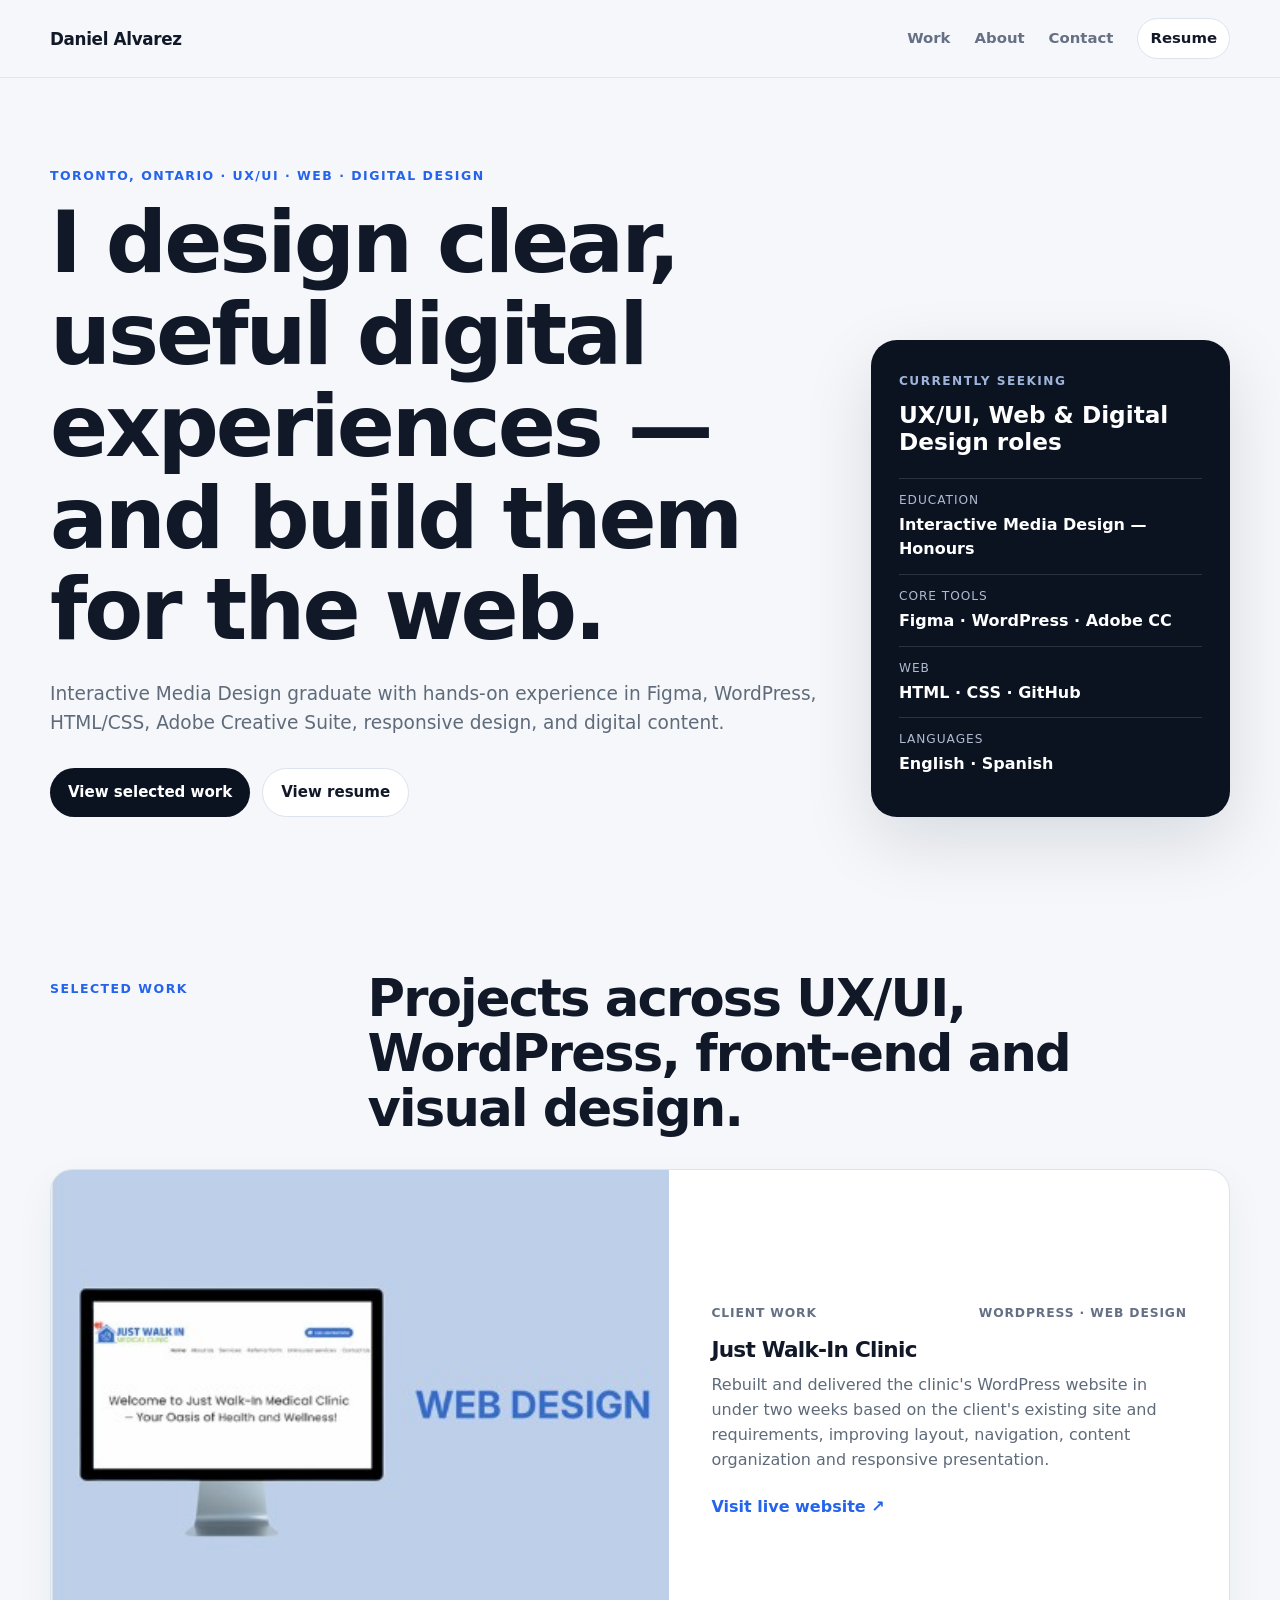
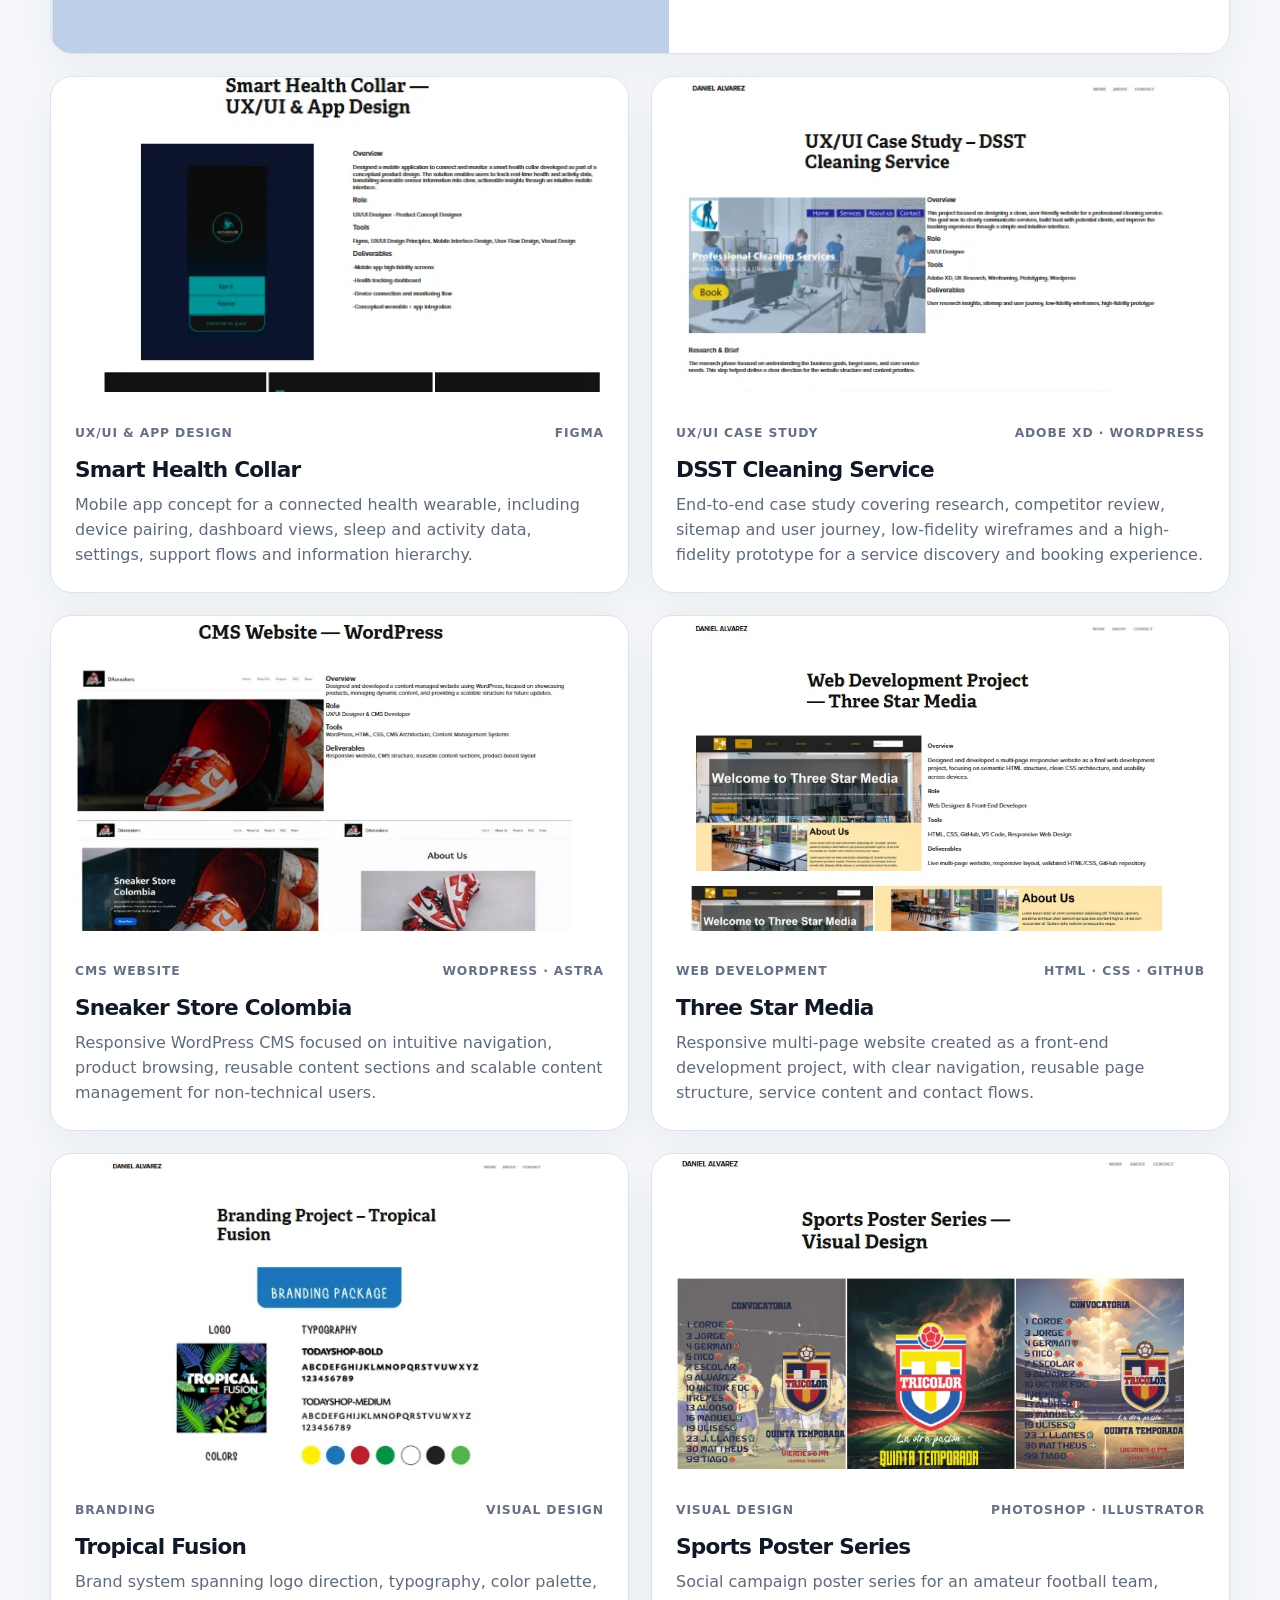
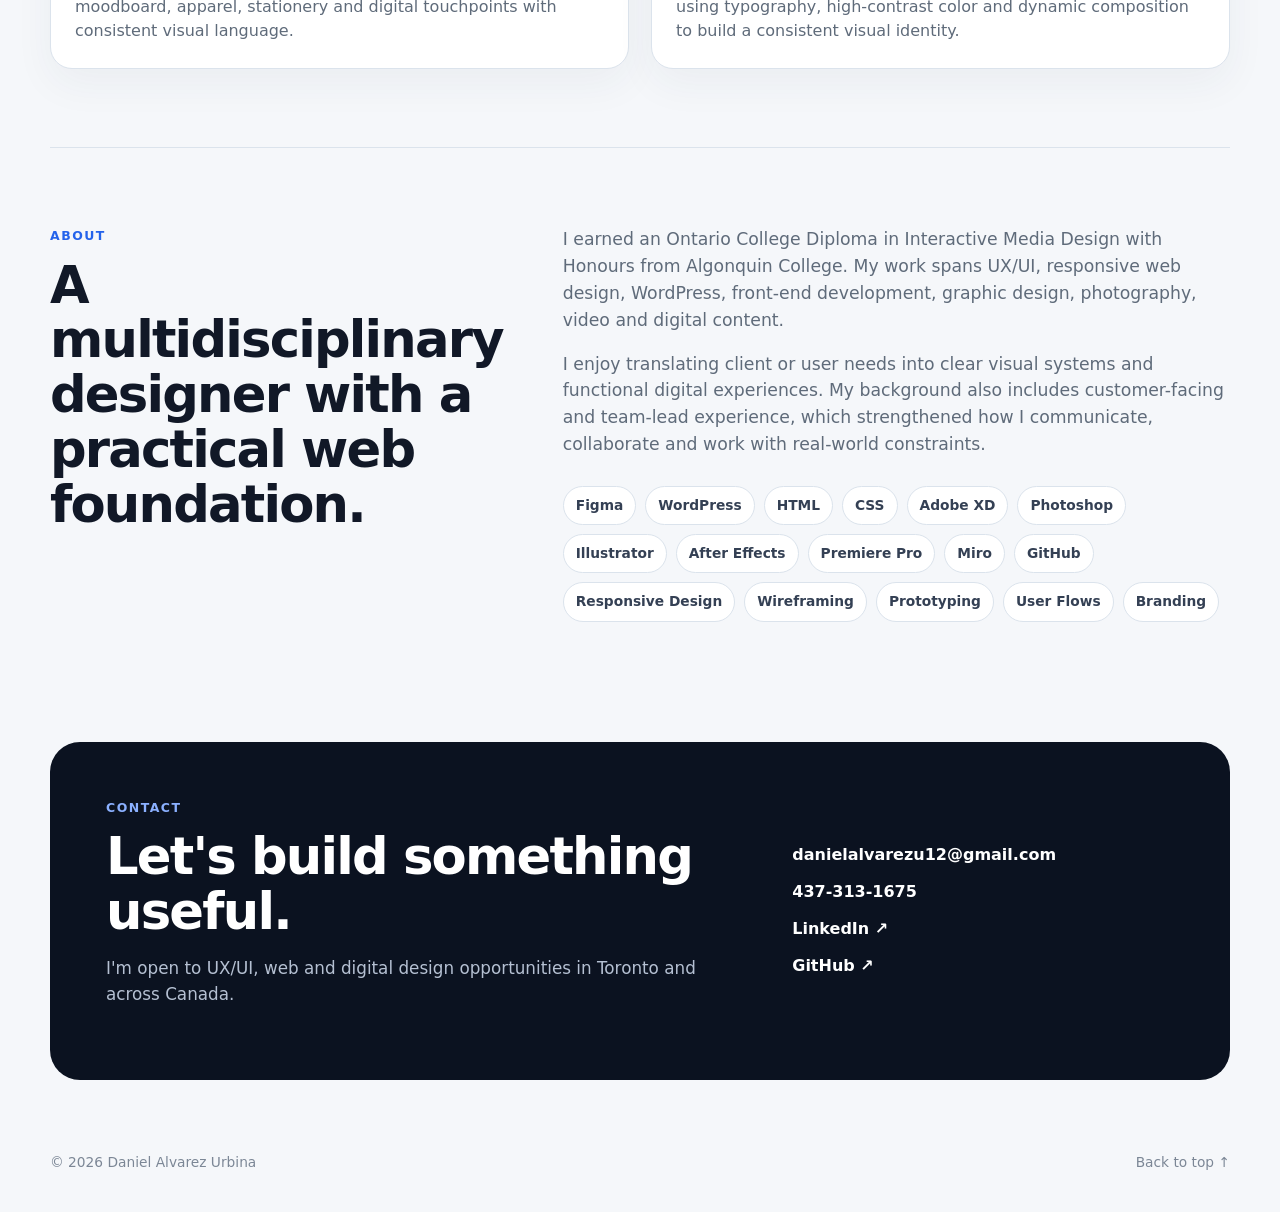
==== index.html @ fe6f3e9c "Add files via upload" ====
<!doctype html>
<html lang="en">
<head>
  <meta charset="utf-8" />
  <meta name="viewport" content="width=device-width, initial-scale=1" />
  <title>Daniel Alvarez Urbina — UX/UI & Web Designer</title>
  <meta name="description" content="Portfolio of Daniel Alvarez Urbina, a Toronto-based UX/UI and web designer working with Figma, WordPress, HTML/CSS, Adobe Creative Suite, and digital content." />
  <meta name="theme-color" content="#0b1220" />
  <link rel="stylesheet" href="styles.css" />
</head>
<body>
  <header class="site-header">
    <a class="brand" href="#top">Daniel Alvarez</a>
    <nav aria-label="Primary navigation">
      <a href="#work">Work</a>
      <a href="#about">About</a>
      <a href="#contact">Contact</a>
      <a class="nav-resume" href="assets/Daniel_Alvarez_Urbina_Resume.pdf" target="_blank" rel="noreferrer">Resume</a>
    </nav>
  </header>

  <main id="top">
    <section class="hero section-shell">
      <div class="hero-copy">
        <p class="eyebrow">Toronto, Ontario · UX/UI · Web · Digital Design</p>
        <h1>I design clear, useful digital experiences — and build them for the web.</h1>
        <p class="hero-lede">Interactive Media Design graduate with hands-on experience in Figma, WordPress, HTML/CSS, Adobe Creative Suite, responsive design, and digital content.</p>
        <div class="hero-actions">
          <a class="button primary" href="#work">View selected work</a>
          <a class="button secondary" href="assets/Daniel_Alvarez_Urbina_Resume.pdf" target="_blank" rel="noreferrer">View resume</a>
        </div>
      </div>
      <aside class="hero-card" aria-label="Profile highlights">
        <span>Currently seeking</span>
        <strong>UX/UI, Web & Digital Design roles</strong>
        <dl>
          <div><dt>Education</dt><dd>Interactive Media Design — Honours</dd></div>
          <div><dt>Core tools</dt><dd>Figma · WordPress · Adobe CC</dd></div>
          <div><dt>Web</dt><dd>HTML · CSS · GitHub</dd></div>
          <div><dt>Languages</dt><dd>English · Spanish</dd></div>
        </dl>
      </aside>
    </section>

    <section id="work" class="section-shell section-block">
      <div class="section-heading">
        <p class="eyebrow">Selected work</p>
        <h2>Projects across UX/UI, WordPress, front-end and visual design.</h2>
      </div>

      <div class="project-grid">
        <article class="project-card featured">
          <button class="project-image" data-lightbox="assets/just-walkin.jpg" aria-label="Open Just Walk-In Clinic project image">
            <img src="assets/just-walkin.jpg" alt="Just Walk-In Clinic website shown in Daniel's portfolio" />
          </button>
          <div class="project-body">
            <div class="project-meta"><span>Client work</span><span>WordPress · Web Design</span></div>
            <h3>Just Walk-In Clinic</h3>
            <p>Rebuilt and delivered the clinic's WordPress website in under two weeks based on the client's existing site and requirements, improving layout, navigation, content organization and responsive presentation.</p>
            <div class="project-actions">
              <a href="https://justwalkinclinic.ca/" target="_blank" rel="noreferrer">Visit live website ↗</a>
            </div>
          </div>
        </article>

        <article class="project-card">
          <button class="project-image" data-lightbox="assets/smart-health.webp" aria-label="Open Smart Health Collar case study image">
            <img src="assets/smart-health.webp" alt="Smart Health Collar mobile UX/UI screens" />
          </button>
          <div class="project-body">
            <div class="project-meta"><span>UX/UI & App Design</span><span>Figma</span></div>
            <h3>Smart Health Collar</h3>
            <p>Mobile app concept for a connected health wearable, including device pairing, dashboard views, sleep and activity data, settings, support flows and information hierarchy.</p>
          </div>
        </article>

        <article class="project-card">
          <button class="project-image" data-lightbox="assets/dsst-cleaning.webp" aria-label="Open DSST Cleaning Service case study image">
            <img src="assets/dsst-cleaning.webp" alt="DSST Cleaning Service UX/UI case study" />
          </button>
          <div class="project-body">
            <div class="project-meta"><span>UX/UI Case Study</span><span>Adobe XD · WordPress</span></div>
            <h3>DSST Cleaning Service</h3>
            <p>End-to-end case study covering research, competitor review, sitemap and user journey, low-fidelity wireframes and a high-fidelity prototype for a service discovery and booking experience.</p>
          </div>
        </article>

        <article class="project-card">
          <button class="project-image" data-lightbox="assets/cms-sneaker.webp" aria-label="Open sneaker CMS website image">
            <img src="assets/cms-sneaker.webp" alt="Sneaker Store Colombia WordPress CMS project" />
          </button>
          <div class="project-body">
            <div class="project-meta"><span>CMS Website</span><span>WordPress · Astra</span></div>
            <h3>Sneaker Store Colombia</h3>
            <p>Responsive WordPress CMS focused on intuitive navigation, product browsing, reusable content sections and scalable content management for non-technical users.</p>
          </div>
        </article>

        <article class="project-card">
          <button class="project-image" data-lightbox="assets/three-star.webp" aria-label="Open Three Star Media web development project image">
            <img src="assets/three-star.webp" alt="Three Star Media responsive website project" />
          </button>
          <div class="project-body">
            <div class="project-meta"><span>Web Development</span><span>HTML · CSS · GitHub</span></div>
            <h3>Three Star Media</h3>
            <p>Responsive multi-page website created as a front-end development project, with clear navigation, reusable page structure, service content and contact flows.</p>
          </div>
        </article>

        <article class="project-card">
          <button class="project-image" data-lightbox="assets/tropical-fusion.webp" aria-label="Open Tropical Fusion branding image">
            <img src="assets/tropical-fusion.webp" alt="Tropical Fusion branding system including logo, colors and applications" />
          </button>
          <div class="project-body">
            <div class="project-meta"><span>Branding</span><span>Visual Design</span></div>
            <h3>Tropical Fusion</h3>
            <p>Brand system spanning logo direction, typography, color palette, moodboard, apparel, stationery and digital touchpoints with consistent visual language.</p>
          </div>
        </article>

        <article class="project-card">
          <button class="project-image" data-lightbox="assets/sports-posters.webp" aria-label="Open sports poster visual design image">
            <img src="assets/sports-posters.webp" alt="Sports poster series for an amateur football team" />
          </button>
          <div class="project-body">
            <div class="project-meta"><span>Visual Design</span><span>Photoshop · Illustrator</span></div>
            <h3>Sports Poster Series</h3>
            <p>Social campaign poster series for an amateur football team, using typography, high-contrast color and dynamic composition to build a consistent visual identity.</p>
          </div>
        </article>
      </div>
    </section>

    <section id="about" class="section-shell section-block about-grid">
      <div>
        <p class="eyebrow">About</p>
        <h2>A multidisciplinary designer with a practical web foundation.</h2>
      </div>
      <div class="about-copy">
        <p>I earned an Ontario College Diploma in Interactive Media Design with Honours from Algonquin College. My work spans UX/UI, responsive web design, WordPress, front-end development, graphic design, photography, video and digital content.</p>
        <p>I enjoy translating client or user needs into clear visual systems and functional digital experiences. My background also includes customer-facing and team-lead experience, which strengthened how I communicate, collaborate and work with real-world constraints.</p>
        <div class="skills" aria-label="Selected skills">
          <span>Figma</span><span>WordPress</span><span>HTML</span><span>CSS</span><span>Adobe XD</span><span>Photoshop</span><span>Illustrator</span><span>After Effects</span><span>Premiere Pro</span><span>Miro</span><span>GitHub</span><span>Responsive Design</span><span>Wireframing</span><span>Prototyping</span><span>User Flows</span><span>Branding</span>
        </div>
      </div>
    </section>

    <section id="contact" class="section-shell section-block contact-card">
      <div>
        <p class="eyebrow">Contact</p>
        <h2>Let's build something useful.</h2>
        <p>I'm open to UX/UI, web and digital design opportunities in Toronto and across Canada.</p>
      </div>
      <div class="contact-links">
        <a href="mailto:danielalvarezu12@gmail.com">danielalvarezu12@gmail.com</a>
        <a href="tel:+14373131675">437-313-1675</a>
        <a href="https://www.linkedin.com/in/daniel-alvarez-urbina/" target="_blank" rel="noreferrer">LinkedIn ↗</a>
        <a href="https://github.com/DanielAlvarezU" target="_blank" rel="noreferrer">GitHub ↗</a>
      </div>
    </section>
  </main>

  <footer class="section-shell footer">
    <span>© 2026 Daniel Alvarez Urbina</span>
    <a href="#top">Back to top ↑</a>
  </footer>

  <dialog id="lightbox" class="lightbox">
    <button class="lightbox-close" aria-label="Close image">×</button>
    <img id="lightbox-image" alt="Expanded project image" />
  </dialog>

  <script src="script.js"></script>
</body>
</html>
---- styles.css ----
:root{
  --bg:#f5f7fa;
  --surface:#ffffff;
  --ink:#111827;
  --muted:#5f6b7a;
  --line:#dbe3ec;
  --navy:#0b1220;
  --blue:#2463eb;
  --blue-soft:#eaf1ff;
  --max:1180px;
}
*{box-sizing:border-box}
html{scroll-behavior:smooth}
body{margin:0;background:var(--bg);color:var(--ink);font-family:Inter,ui-sans-serif,system-ui,-apple-system,BlinkMacSystemFont,"Segoe UI",sans-serif;line-height:1.55}
a{color:inherit}
img{display:block;max-width:100%}
button{font:inherit}
.section-shell{width:min(var(--max),calc(100% - 40px));margin-inline:auto}
.site-header{position:sticky;top:0;z-index:30;display:flex;align-items:center;justify-content:space-between;padding:18px max(20px,calc((100vw - var(--max))/2));background:rgba(245,247,250,.92);backdrop-filter:blur(18px);border-bottom:1px solid rgba(219,227,236,.8)}
.brand{text-decoration:none;font-weight:800;letter-spacing:-.02em;font-size:1.05rem}
nav{display:flex;align-items:center;gap:24px}
nav a{text-decoration:none;color:#667085;font-size:.93rem;font-weight:650}
nav a:hover{color:var(--ink)}
.nav-resume{border:1px solid var(--line);padding:8px 12px;border-radius:999px;background:var(--surface);color:var(--ink)}
.hero{padding:88px 0 76px;display:grid;grid-template-columns:minmax(0,1.55fr) minmax(300px,.72fr);gap:48px;align-items:end}
.eyebrow{margin:0 0 12px;color:var(--blue);font-size:.78rem;letter-spacing:.12em;text-transform:uppercase;font-weight:800}
h1,h2,h3{margin:0;line-height:1.07;letter-spacing:-.035em}
h1{font-size:clamp(3rem,6.7vw,6.7rem);max-width:970px;font-weight:850}
h2{font-size:clamp(2rem,4vw,4.25rem);max-width:820px;font-weight:820}
h3{font-size:1.35rem}
.hero-lede{max-width:770px;margin:24px 0 0;font-size:1.16rem;color:var(--muted)}
.hero-actions{display:flex;gap:12px;flex-wrap:wrap;margin-top:30px}
.button{display:inline-flex;align-items:center;justify-content:center;text-decoration:none;border-radius:999px;padding:12px 18px;font-size:.94rem;font-weight:750}
.button.primary{background:var(--navy);color:#fff}.button.primary:hover{background:#172033}
.button.secondary{background:var(--surface);border:1px solid var(--line)}
.hero-card{background:var(--navy);color:#fff;border-radius:26px;padding:28px;box-shadow:0 24px 70px rgba(11,18,32,.12)}
.hero-card>span{font-size:.76rem;text-transform:uppercase;letter-spacing:.12em;color:#9fb4da;font-weight:800}
.hero-card>strong{display:block;font-size:1.45rem;line-height:1.18;margin:8px 0 22px}
dl{margin:0}dl div{padding:12px 0;border-top:1px solid rgba(255,255,255,.13)}dt{font-size:.76rem;color:#aebbd0;text-transform:uppercase;letter-spacing:.08em}dd{margin:3px 0 0;font-weight:650}
.section-block{padding:78px 0}.section-heading{display:grid;grid-template-columns:.5fr 1.5fr;gap:30px;align-items:start;margin-bottom:34px}.section-heading .eyebrow{padding-top:8px}
.project-grid{display:grid;grid-template-columns:repeat(2,minmax(0,1fr));gap:22px}
.project-card{background:var(--surface);border:1px solid var(--line);border-radius:22px;overflow:hidden;box-shadow:0 15px 40px rgba(40,53,70,.05);transition:transform .22s ease,box-shadow .22s ease}
.project-card:hover{transform:translateY(-3px);box-shadow:0 20px 48px rgba(40,53,70,.09)}
.project-card.featured{grid-column:1/-1;display:grid;grid-template-columns:1.05fr .95fr}
.project-image{border:0;padding:0;background:#e9eef5;width:100%;height:315px;overflow:hidden;cursor:zoom-in;text-align:left}
.featured .project-image{height:100%;min-height:380px}
.project-image img{width:100%;height:100%;object-fit:cover;object-position:top center;transition:transform .28s ease}.project-card:hover .project-image img{transform:scale(1.018)}
.project-body{padding:24px}.featured .project-body{padding:42px;display:flex;flex-direction:column;justify-content:center}
.project-meta{display:flex;gap:8px;justify-content:space-between;flex-wrap:wrap;margin-bottom:15px;color:#667085;font-size:.77rem;font-weight:760;text-transform:uppercase;letter-spacing:.07em}
.project-body p{margin:12px 0 0;color:var(--muted)}
.project-actions{margin-top:22px}.project-actions a{font-weight:760;color:var(--blue);text-decoration:none}.project-actions a:hover{text-decoration:underline}
.about-grid{display:grid;grid-template-columns:.8fr 1.2fr;gap:60px;border-top:1px solid var(--line)}
.about-copy{font-size:1.08rem;color:var(--muted)}.about-copy p:first-child{margin-top:0}.skills{display:flex;flex-wrap:wrap;gap:9px;margin-top:28px}.skills span{background:var(--surface);border:1px solid var(--line);border-radius:999px;padding:8px 12px;color:#344054;font-size:.86rem;font-weight:650}
.contact-card{background:var(--navy);color:#fff;border-radius:30px;padding:56px;display:grid;grid-template-columns:1.25fr .75fr;gap:50px;margin-top:42px;margin-bottom:72px}.contact-card .eyebrow{color:#8bb0ff}.contact-card p:not(.eyebrow){color:#b5c0d2;font-size:1.05rem}.contact-links{display:flex;flex-direction:column;gap:12px;justify-content:center}.contact-links a{color:#fff;text-decoration:none;font-weight:700}.contact-links a:hover{text-decoration:underline}
.footer{padding:0 0 38px;display:flex;justify-content:space-between;color:#7c8796;font-size:.86rem}.footer a{text-decoration:none}
.lightbox{width:min(94vw,1300px);max-height:90vh;border:0;border-radius:18px;padding:0;background:#0a0f19;box-shadow:0 30px 120px rgba(0,0,0,.45)}.lightbox::backdrop{background:rgba(5,10,18,.82);backdrop-filter:blur(6px)}.lightbox img{width:100%;max-height:88vh;object-fit:contain}.lightbox-close{position:absolute;top:10px;right:12px;width:42px;height:42px;border:0;border-radius:50%;background:rgba(255,255,255,.93);font-size:1.8rem;line-height:1;cursor:pointer}
@media (max-width:900px){
  .site-header{padding-block:14px}.site-header nav{gap:15px}.site-header nav a:not(.nav-resume){display:none}
  .hero{grid-template-columns:1fr;padding-top:64px}.hero-card{max-width:600px}.section-heading,.about-grid,.contact-card{grid-template-columns:1fr}.project-grid{grid-template-columns:1fr}.project-card.featured{grid-column:auto;display:block}.featured .project-image{height:315px;min-height:0}.featured .project-body{padding:24px}.contact-card{padding:34px;margin-inline:20px;width:auto}.section-block{padding:58px 0}
}
@media (max-width:560px){.section-shell{width:min(var(--max),calc(100% - 26px))}.hero{padding:48px 0 58px;gap:28px}h1{font-size:clamp(2.7rem,14vw,4.2rem)}h2{font-size:2.25rem}.project-image{height:250px}.hero-card{padding:24px}.contact-card{margin-inline:13px;padding:28px}.footer{flex-direction:column;gap:8px}}
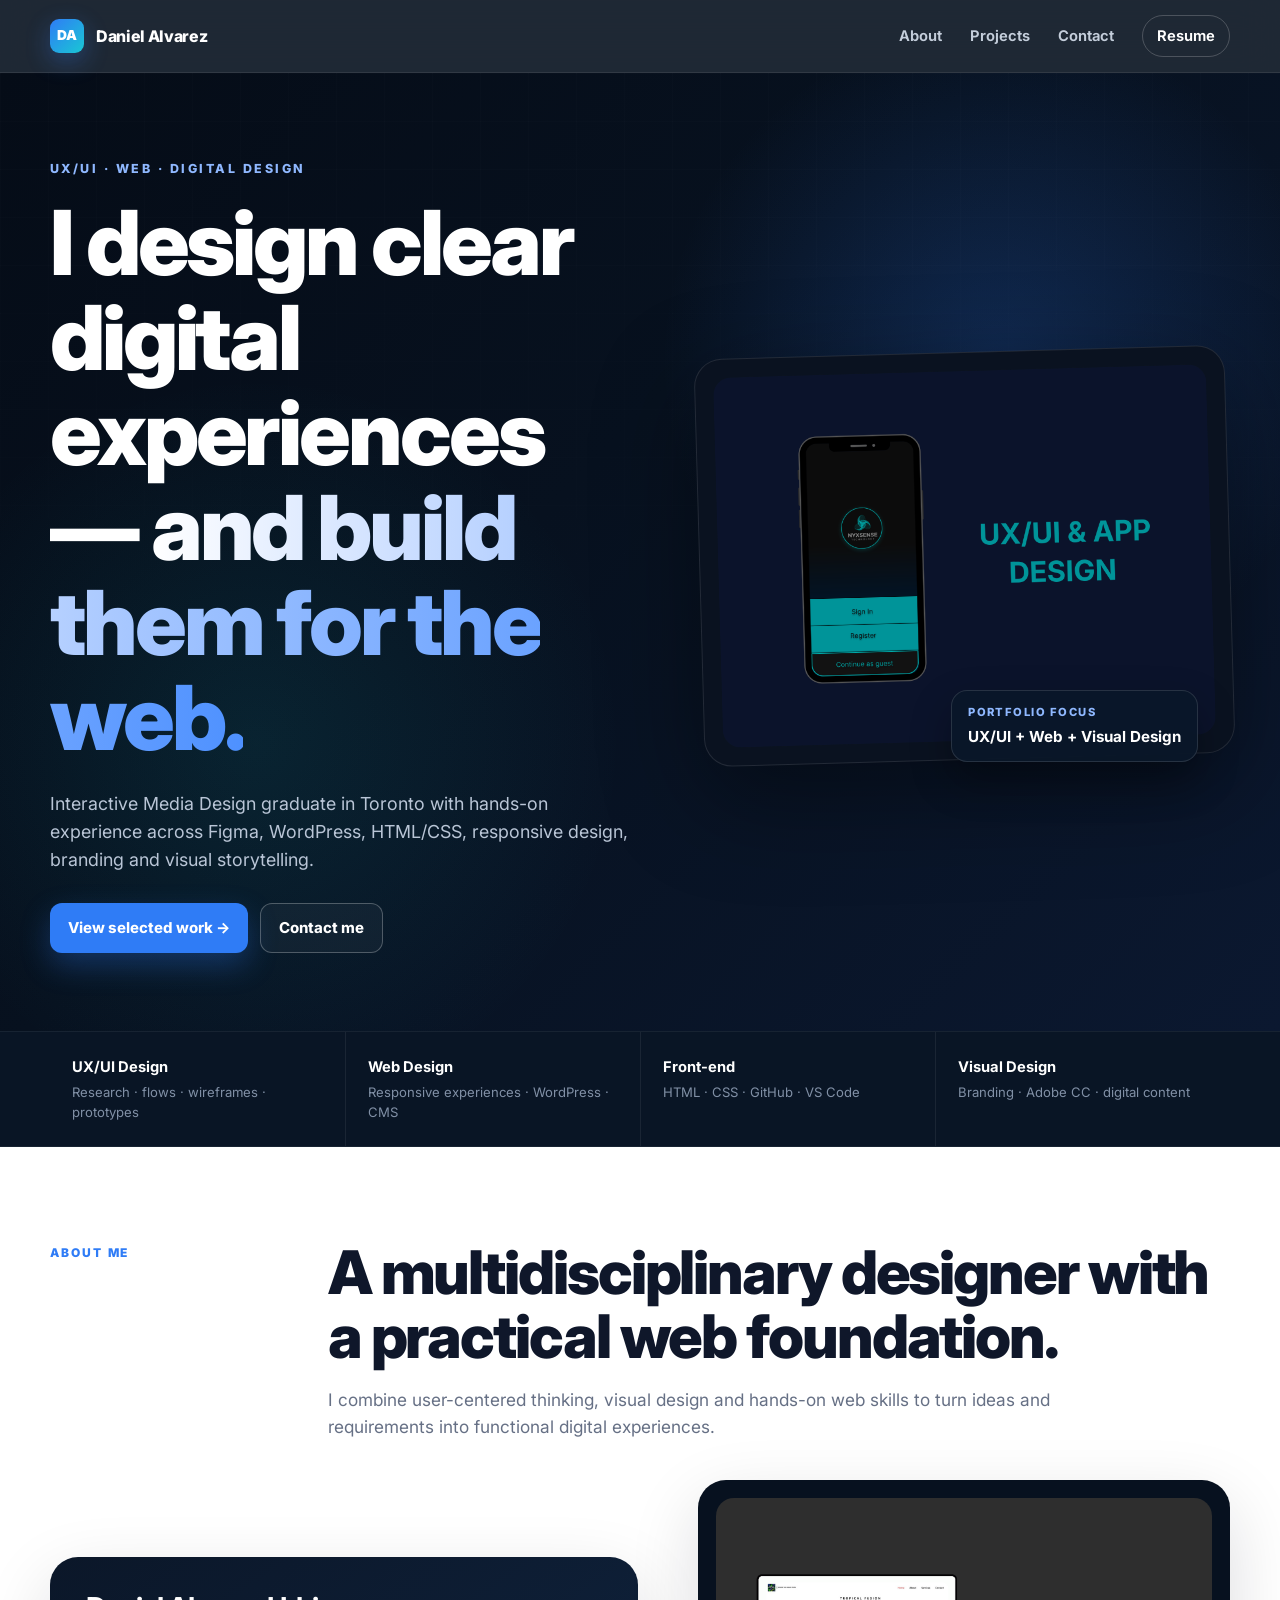
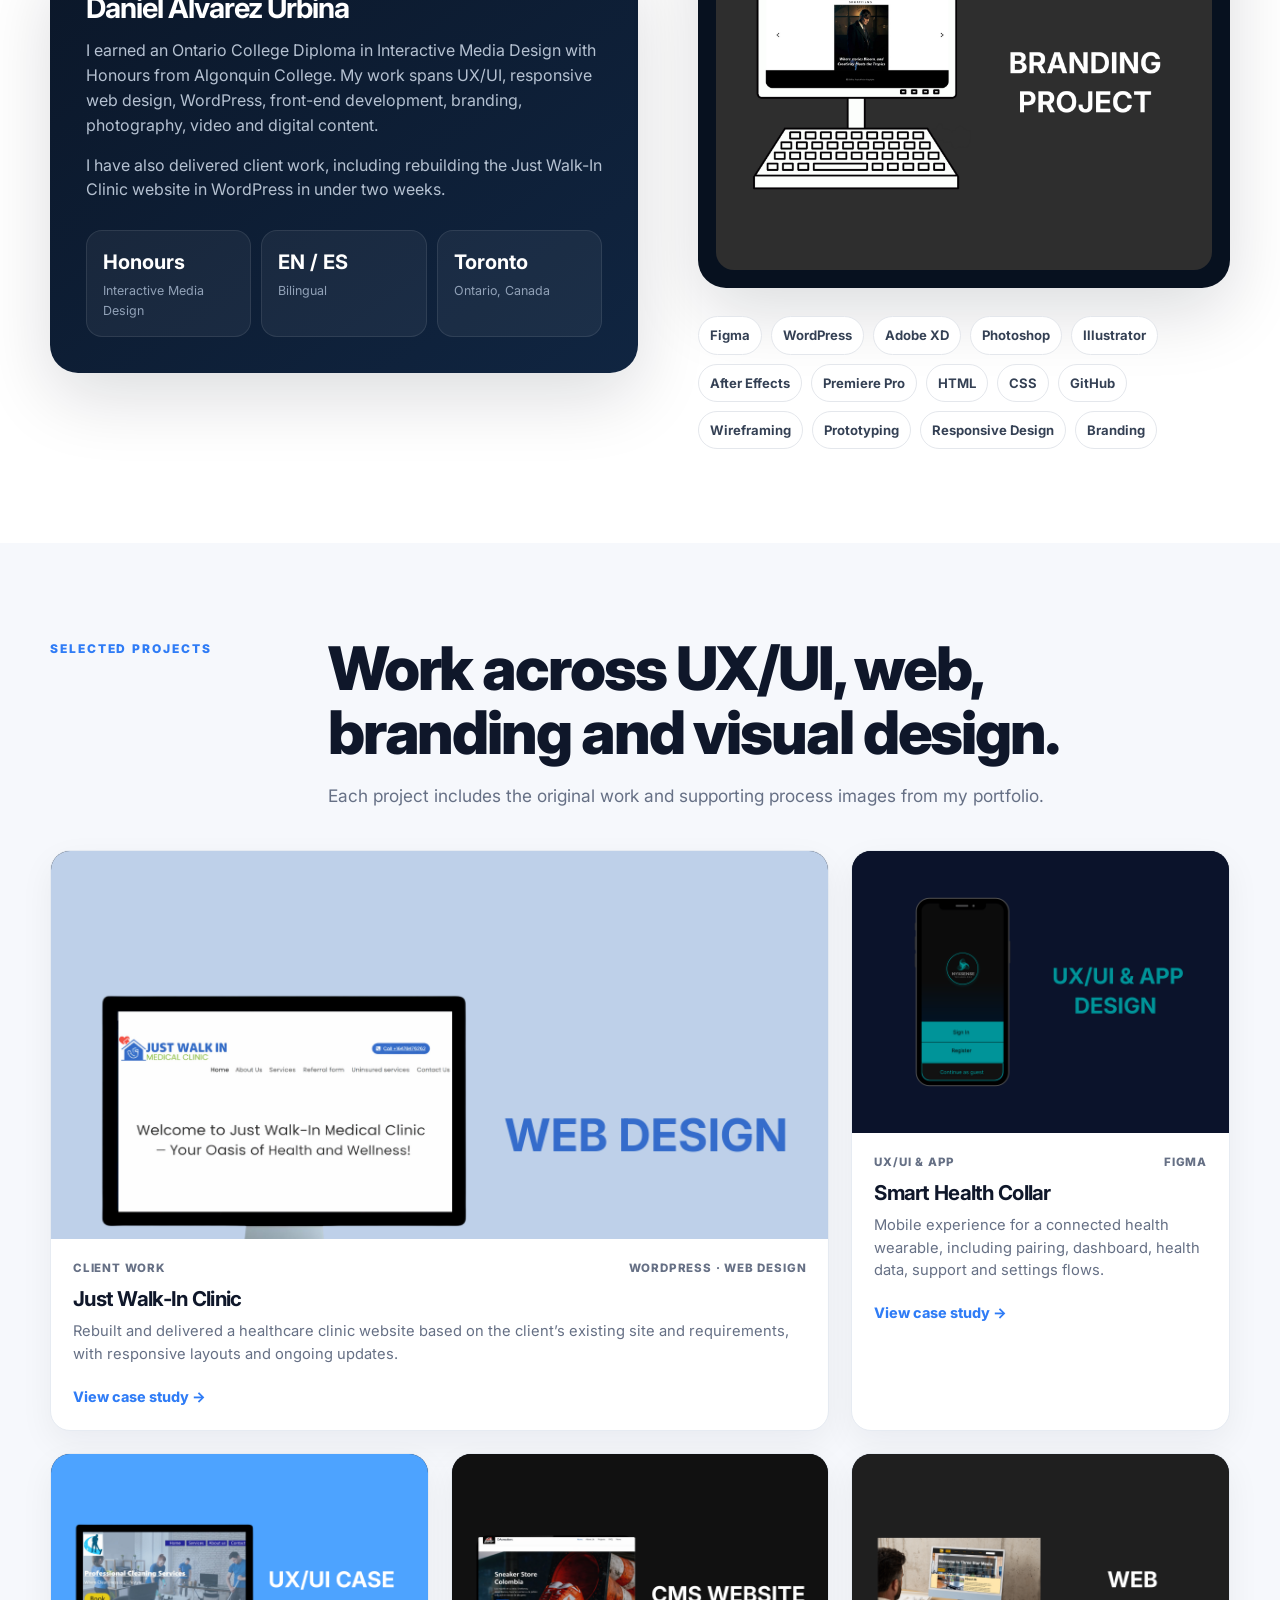
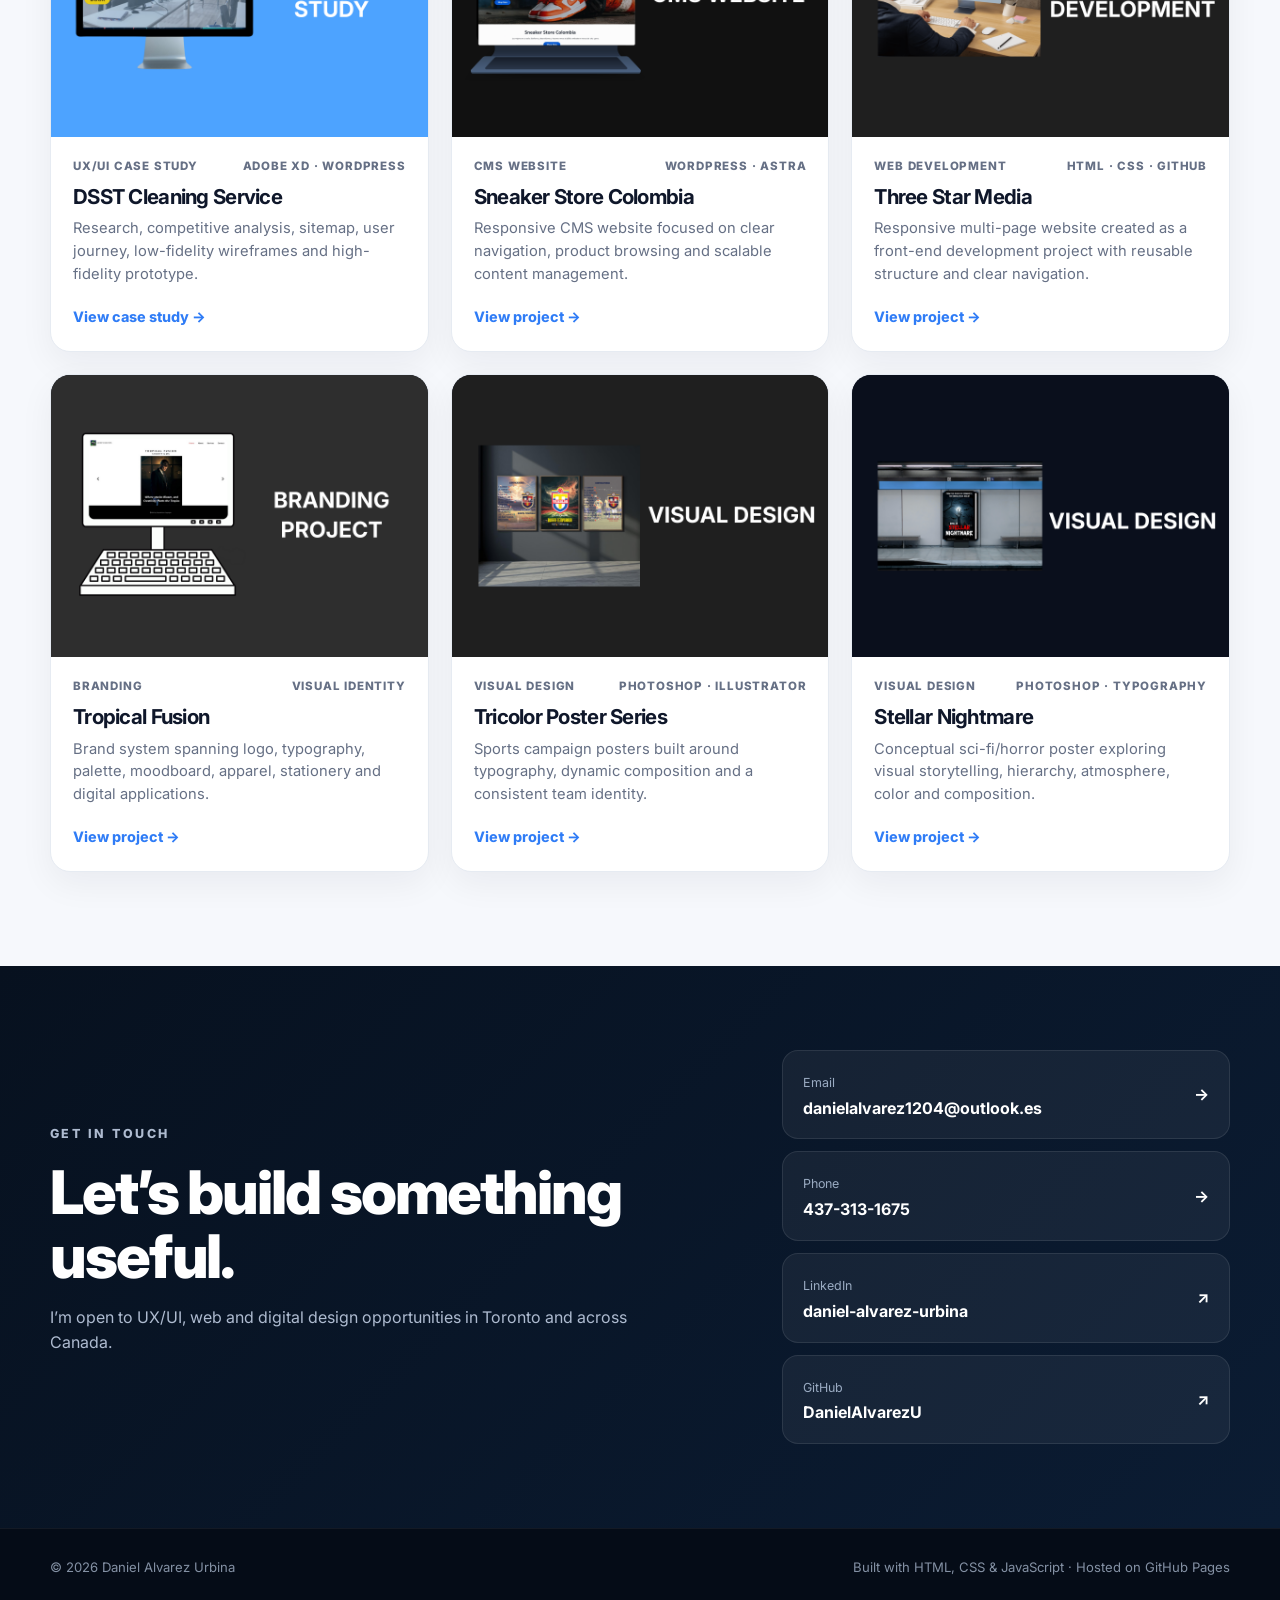
==== commit 64d50e56: "Add files via upload" ====
--- a/index.html
+++ b/index.html
@@ -4,172 +4,101 @@
   <meta charset="utf-8" />
   <meta name="viewport" content="width=device-width, initial-scale=1" />
   <title>Daniel Alvarez Urbina — UX/UI & Web Designer</title>
-  <meta name="description" content="Portfolio of Daniel Alvarez Urbina, a Toronto-based UX/UI and web designer working with Figma, WordPress, HTML/CSS, Adobe Creative Suite, and digital content." />
-  <meta name="theme-color" content="#0b1220" />
+  <meta name="description" content="Portfolio of Daniel Alvarez Urbina, a Toronto-based UX/UI and web designer working across Figma, WordPress, responsive web design, front-end development and visual design." />
+  <meta name="theme-color" content="#07111f" />
+  <link rel="preconnect" href="https://fonts.googleapis.com">
+  <link rel="preconnect" href="https://fonts.gstatic.com" crossorigin>
+  <link href="https://fonts.googleapis.com/css2?family=Inter:wght@400;500;600;700;800;900&display=swap" rel="stylesheet">
   <link rel="stylesheet" href="styles.css" />
 </head>
 <body>
   <header class="site-header">
-    <a class="brand" href="#top">Daniel Alvarez</a>
-    <nav aria-label="Primary navigation">
-      <a href="#work">Work</a>
-      <a href="#about">About</a>
-      <a href="#contact">Contact</a>
-      <a class="nav-resume" href="assets/Daniel_Alvarez_Urbina_Resume.pdf" target="_blank" rel="noreferrer">Resume</a>
-    </nav>
+    <div class="shell header-inner">
+      <a class="brand" href="#top"><span class="brand-mark">DA</span><span>Daniel Alvarez</span></a>
+      <button class="menu-button" aria-label="Open navigation">☰</button>
+      <nav class="nav" aria-label="Primary navigation">
+        <a href="#about">About</a><a href="#projects">Projects</a><a href="#contact">Contact</a>
+        <a class="resume-link" href="assets/docs/Daniel_Alvarez_Urbina_Resume.pdf" target="_blank" rel="noreferrer">Resume</a>
+      </nav>
+    </div>
   </header>
 
   <main id="top">
-    <section class="hero section-shell">
-      <div class="hero-copy">
-        <p class="eyebrow">Toronto, Ontario · UX/UI · Web · Digital Design</p>
-        <h1>I design clear, useful digital experiences — and build them for the web.</h1>
-        <p class="hero-lede">Interactive Media Design graduate with hands-on experience in Figma, WordPress, HTML/CSS, Adobe Creative Suite, responsive design, and digital content.</p>
-        <div class="hero-actions">
-          <a class="button primary" href="#work">View selected work</a>
-          <a class="button secondary" href="assets/Daniel_Alvarez_Urbina_Resume.pdf" target="_blank" rel="noreferrer">View resume</a>
+    <section class="hero">
+      <div class="shell hero-grid">
+        <div class="hero-copy">
+          <p class="kicker">UX/UI · Web · Digital Design</p>
+          <h1>I design clear digital experiences — <span class="gradient-text">and build them for the web.</span></h1>
+          <p>Interactive Media Design graduate in Toronto with hands-on experience across Figma, WordPress, HTML/CSS, responsive design, branding and visual storytelling.</p>
+          <div class="hero-actions">
+            <a class="btn primary" href="#projects">View selected work →</a>
+            <a class="btn ghost" href="#contact">Contact me</a>
+          </div>
         </div>
-      </div>
-      <aside class="hero-card" aria-label="Profile highlights">
-        <span>Currently seeking</span>
-        <strong>UX/UI, Web & Digital Design roles</strong>
-        <dl>
-          <div><dt>Education</dt><dd>Interactive Media Design — Honours</dd></div>
-          <div><dt>Core tools</dt><dd>Figma · WordPress · Adobe CC</dd></div>
-          <div><dt>Web</dt><dd>HTML · CSS · GitHub</dd></div>
-          <div><dt>Languages</dt><dd>English · Spanish</dd></div>
-        </dl>
-      </aside>
-    </section>
-
-    <section id="work" class="section-shell section-block">
-      <div class="section-heading">
-        <p class="eyebrow">Selected work</p>
-        <h2>Projects across UX/UI, WordPress, front-end and visual design.</h2>
-      </div>
-
-      <div class="project-grid">
-        <article class="project-card featured">
-          <button class="project-image" data-lightbox="assets/just-walkin.jpg" aria-label="Open Just Walk-In Clinic project image">
-            <img src="assets/just-walkin.jpg" alt="Just Walk-In Clinic website shown in Daniel's portfolio" />
-          </button>
-          <div class="project-body">
-            <div class="project-meta"><span>Client work</span><span>WordPress · Web Design</span></div>
-            <h3>Just Walk-In Clinic</h3>
-            <p>Rebuilt and delivered the clinic's WordPress website in under two weeks based on the client's existing site and requirements, improving layout, navigation, content organization and responsive presentation.</p>
-            <div class="project-actions">
-              <a href="https://justwalkinclinic.ca/" target="_blank" rel="noreferrer">Visit live website ↗</a>
-            </div>
-          </div>
-        </article>
-
-        <article class="project-card">
-          <button class="project-image" data-lightbox="assets/smart-health.webp" aria-label="Open Smart Health Collar case study image">
-            <img src="assets/smart-health.webp" alt="Smart Health Collar mobile UX/UI screens" />
-          </button>
-          <div class="project-body">
-            <div class="project-meta"><span>UX/UI & App Design</span><span>Figma</span></div>
-            <h3>Smart Health Collar</h3>
-            <p>Mobile app concept for a connected health wearable, including device pairing, dashboard views, sleep and activity data, settings, support flows and information hierarchy.</p>
-          </div>
-        </article>
-
-        <article class="project-card">
-          <button class="project-image" data-lightbox="assets/dsst-cleaning.webp" aria-label="Open DSST Cleaning Service case study image">
-            <img src="assets/dsst-cleaning.webp" alt="DSST Cleaning Service UX/UI case study" />
-          </button>
-          <div class="project-body">
-            <div class="project-meta"><span>UX/UI Case Study</span><span>Adobe XD · WordPress</span></div>
-            <h3>DSST Cleaning Service</h3>
-            <p>End-to-end case study covering research, competitor review, sitemap and user journey, low-fidelity wireframes and a high-fidelity prototype for a service discovery and booking experience.</p>
-          </div>
-        </article>
-
-        <article class="project-card">
-          <button class="project-image" data-lightbox="assets/cms-sneaker.webp" aria-label="Open sneaker CMS website image">
-            <img src="assets/cms-sneaker.webp" alt="Sneaker Store Colombia WordPress CMS project" />
-          </button>
-          <div class="project-body">
-            <div class="project-meta"><span>CMS Website</span><span>WordPress · Astra</span></div>
-            <h3>Sneaker Store Colombia</h3>
-            <p>Responsive WordPress CMS focused on intuitive navigation, product browsing, reusable content sections and scalable content management for non-technical users.</p>
-          </div>
-        </article>
-
-        <article class="project-card">
-          <button class="project-image" data-lightbox="assets/three-star.webp" aria-label="Open Three Star Media web development project image">
-            <img src="assets/three-star.webp" alt="Three Star Media responsive website project" />
-          </button>
-          <div class="project-body">
-            <div class="project-meta"><span>Web Development</span><span>HTML · CSS · GitHub</span></div>
-            <h3>Three Star Media</h3>
-            <p>Responsive multi-page website created as a front-end development project, with clear navigation, reusable page structure, service content and contact flows.</p>
-          </div>
-        </article>
-
-        <article class="project-card">
-          <button class="project-image" data-lightbox="assets/tropical-fusion.webp" aria-label="Open Tropical Fusion branding image">
-            <img src="assets/tropical-fusion.webp" alt="Tropical Fusion branding system including logo, colors and applications" />
-          </button>
-          <div class="project-body">
-            <div class="project-meta"><span>Branding</span><span>Visual Design</span></div>
-            <h3>Tropical Fusion</h3>
-            <p>Brand system spanning logo direction, typography, color palette, moodboard, apparel, stationery and digital touchpoints with consistent visual language.</p>
-          </div>
-        </article>
-
-        <article class="project-card">
-          <button class="project-image" data-lightbox="assets/sports-posters.webp" aria-label="Open sports poster visual design image">
-            <img src="assets/sports-posters.webp" alt="Sports poster series for an amateur football team" />
-          </button>
-          <div class="project-body">
-            <div class="project-meta"><span>Visual Design</span><span>Photoshop · Illustrator</span></div>
-            <h3>Sports Poster Series</h3>
-            <p>Social campaign poster series for an amateur football team, using typography, high-contrast color and dynamic composition to build a consistent visual identity.</p>
-          </div>
-        </article>
-      </div>
-    </section>
-
-    <section id="about" class="section-shell section-block about-grid">
-      <div>
-        <p class="eyebrow">About</p>
-        <h2>A multidisciplinary designer with a practical web foundation.</h2>
-      </div>
-      <div class="about-copy">
-        <p>I earned an Ontario College Diploma in Interactive Media Design with Honours from Algonquin College. My work spans UX/UI, responsive web design, WordPress, front-end development, graphic design, photography, video and digital content.</p>
-        <p>I enjoy translating client or user needs into clear visual systems and functional digital experiences. My background also includes customer-facing and team-lead experience, which strengthened how I communicate, collaborate and work with real-world constraints.</p>
-        <div class="skills" aria-label="Selected skills">
-          <span>Figma</span><span>WordPress</span><span>HTML</span><span>CSS</span><span>Adobe XD</span><span>Photoshop</span><span>Illustrator</span><span>After Effects</span><span>Premiere Pro</span><span>Miro</span><span>GitHub</span><span>Responsive Design</span><span>Wireframing</span><span>Prototyping</span><span>User Flows</span><span>Branding</span>
+        <div class="hero-visual" aria-label="Featured UX/UI work">
+          <div class="hero-frame"><img src="assets/projects/cover-smart-health.png" alt="Smart Health Collar UX/UI and app design project cover" /></div>
+          <div class="hero-badge"><span>Portfolio focus</span><strong>UX/UI + Web + Visual Design</strong></div>
         </div>
       </div>
     </section>
 
-    <section id="contact" class="section-shell section-block contact-card">
-      <div>
-        <p class="eyebrow">Contact</p>
-        <h2>Let's build something useful.</h2>
-        <p>I'm open to UX/UI, web and digital design opportunities in Toronto and across Canada.</p>
+    <section class="capabilities">
+      <div class="shell cap-grid">
+        <div class="cap-item"><strong>UX/UI Design</strong><span>Research · flows · wireframes · prototypes</span></div>
+        <div class="cap-item"><strong>Web Design</strong><span>Responsive experiences · WordPress · CMS</span></div>
+        <div class="cap-item"><strong>Front-end</strong><span>HTML · CSS · GitHub · VS Code</span></div>
+        <div class="cap-item"><strong>Visual Design</strong><span>Branding · Adobe CC · digital content</span></div>
       </div>
-      <div class="contact-links">
-        <a href="mailto:danielalvarezu12@gmail.com">danielalvarezu12@gmail.com</a>
-        <a href="tel:+14373131675">437-313-1675</a>
-        <a href="https://www.linkedin.com/in/daniel-alvarez-urbina/" target="_blank" rel="noreferrer">LinkedIn ↗</a>
-        <a href="https://github.com/DanielAlvarezU" target="_blank" rel="noreferrer">GitHub ↗</a>
+    </section>
+
+    <section id="about" class="section alt">
+      <div class="shell">
+        <div class="section-title"><p class="eyebrow">About me</p><div><h2>A multidisciplinary designer with a practical web foundation.</h2><p class="lede">I combine user-centered thinking, visual design and hands-on web skills to turn ideas and requirements into functional digital experiences.</p></div></div>
+        <div class="about-grid">
+          <div class="about-card">
+            <h3>Daniel Alvarez Urbina</h3>
+            <p>I earned an Ontario College Diploma in Interactive Media Design with Honours from Algonquin College. My work spans UX/UI, responsive web design, WordPress, front-end development, branding, photography, video and digital content.</p>
+            <p>I have also delivered client work, including rebuilding the Just Walk-In Clinic website in WordPress in under two weeks.</p>
+            <div class="stat-row"><div class="stat"><strong>Honours</strong><span>Interactive Media Design</span></div><div class="stat"><strong>EN / ES</strong><span>Bilingual</span></div><div class="stat"><strong>Toronto</strong><span>Ontario, Canada</span></div></div>
+          </div>
+          <div>
+            <div class="about-visual"><img src="assets/projects/cover-tropical.png" alt="Tropical Fusion branding project cover" /></div>
+            <div class="skills"><span class="skill">Figma</span><span class="skill">WordPress</span><span class="skill">Adobe XD</span><span class="skill">Photoshop</span><span class="skill">Illustrator</span><span class="skill">After Effects</span><span class="skill">Premiere Pro</span><span class="skill">HTML</span><span class="skill">CSS</span><span class="skill">GitHub</span><span class="skill">Wireframing</span><span class="skill">Prototyping</span><span class="skill">Responsive Design</span><span class="skill">Branding</span></div>
+          </div>
+        </div>
+      </div>
+    </section>
+
+    <section id="projects" class="section">
+      <div class="shell">
+        <div class="section-title"><p class="eyebrow">Selected projects</p><div><h2>Work across UX/UI, web, branding and visual design.</h2><p class="lede">Each project includes the original work and supporting process images from my portfolio.</p></div></div>
+        <div class="projects-grid">
+          <article class="project-card featured"><div class="project-thumb"><img src="assets/projects/cover-walkin.png" alt="Just Walk-In Clinic web design project cover" /></div><div class="project-info"><div class="project-type"><span>Client work</span><span>WordPress · Web Design</span></div><h3>Just Walk-In Clinic</h3><p>Rebuilt and delivered a healthcare clinic website based on the client’s existing site and requirements, with responsive layouts and ongoing updates.</p><a class="project-link" href="project-walkin.html">View case study →</a></div></article>
+          <article class="project-card"><div class="project-thumb"><img src="assets/projects/cover-smart-health.png" alt="Smart Health Collar UX/UI project cover" /></div><div class="project-info"><div class="project-type"><span>UX/UI & App</span><span>Figma</span></div><h3>Smart Health Collar</h3><p>Mobile experience for a connected health wearable, including pairing, dashboard, health data, support and settings flows.</p><a class="project-link" href="project-smart-health.html">View case study →</a></div></article>
+          <article class="project-card"><div class="project-thumb"><img src="assets/projects/cover-dsst.png" alt="DSST Cleaning Service UX/UI case study cover" /></div><div class="project-info"><div class="project-type"><span>UX/UI Case Study</span><span>Adobe XD · WordPress</span></div><h3>DSST Cleaning Service</h3><p>Research, competitive analysis, sitemap, user journey, low-fidelity wireframes and high-fidelity prototype.</p><a class="project-link" href="project-dsst.html">View case study →</a></div></article>
+          <article class="project-card"><div class="project-thumb"><img src="assets/projects/cover-sneaker.png" alt="Sneaker Store Colombia CMS website cover" /></div><div class="project-info"><div class="project-type"><span>CMS Website</span><span>WordPress · Astra</span></div><h3>Sneaker Store Colombia</h3><p>Responsive CMS website focused on clear navigation, product browsing and scalable content management.</p><a class="project-link" href="project-sneaker.html">View project →</a></div></article>
+          <article class="project-card"><div class="project-thumb"><img src="assets/projects/cover-three-star.png" alt="Three Star Media web development cover" /></div><div class="project-info"><div class="project-type"><span>Web Development</span><span>HTML · CSS · GitHub</span></div><h3>Three Star Media</h3><p>Responsive multi-page website created as a front-end development project with reusable structure and clear navigation.</p><a class="project-link" href="project-three-star.html">View project →</a></div></article>
+          <article class="project-card"><div class="project-thumb"><img src="assets/projects/cover-tropical.png" alt="Tropical Fusion branding project cover" /></div><div class="project-info"><div class="project-type"><span>Branding</span><span>Visual Identity</span></div><h3>Tropical Fusion</h3><p>Brand system spanning logo, typography, palette, moodboard, apparel, stationery and digital applications.</p><a class="project-link" href="project-tropical.html">View project →</a></div></article>
+          <article class="project-card"><div class="project-thumb"><img src="assets/projects/cover-tricolor.png" alt="Tricolor sports poster series cover" /></div><div class="project-info"><div class="project-type"><span>Visual Design</span><span>Photoshop · Illustrator</span></div><h3>Tricolor Poster Series</h3><p>Sports campaign posters built around typography, dynamic composition and a consistent team identity.</p><a class="project-link" href="project-tricolor.html">View project →</a></div></article>
+          <article class="project-card"><div class="project-thumb"><img src="assets/projects/cover-stellar.png" alt="Stellar Nightmare visual design project cover" /></div><div class="project-info"><div class="project-type"><span>Visual Design</span><span>Photoshop · Typography</span></div><h3>Stellar Nightmare</h3><p>Conceptual sci-fi/horror poster exploring visual storytelling, hierarchy, atmosphere, color and composition.</p><a class="project-link" href="project-stellar.html">View project →</a></div></article>
+        </div>
+      </div>
+    </section>
+
+    <section id="contact" class="contact-section">
+      <div class="shell contact-grid">
+        <div><p class="kicker">Get in touch</p><h2>Let’s build something useful.</h2><p>I’m open to UX/UI, web and digital design opportunities in Toronto and across Canada.</p></div>
+        <div class="contact-actions">
+          <a class="contact-action" href="mailto:danielalvarez1204@outlook.es"><div><span>Email</span><strong>danielalvarez1204@outlook.es</strong></div><b>→</b></a>
+          <a class="contact-action" href="tel:+14373131675"><div><span>Phone</span><strong>437-313-1675</strong></div><b>→</b></a>
+          <a class="contact-action" href="https://www.linkedin.com/in/daniel-alvarez-urbina/" target="_blank" rel="noreferrer"><div><span>LinkedIn</span><strong>daniel-alvarez-urbina</strong></div><b>↗</b></a>
+          <a class="contact-action" href="https://github.com/DanielAlvarezU" target="_blank" rel="noreferrer"><div><span>GitHub</span><strong>DanielAlvarezU</strong></div><b>↗</b></a>
+        </div>
       </div>
     </section>
   </main>
 
-  <footer class="section-shell footer">
-    <span>© 2026 Daniel Alvarez Urbina</span>
-    <a href="#top">Back to top ↑</a>
-  </footer>
-
-  <dialog id="lightbox" class="lightbox">
-    <button class="lightbox-close" aria-label="Close image">×</button>
-    <img id="lightbox-image" alt="Expanded project image" />
-  </dialog>
-
+  <footer class="footer"><div class="shell footer-inner"><span>© <span data-year></span> Daniel Alvarez Urbina</span><span>Built with HTML, CSS & JavaScript · Hosted on GitHub Pages</span></div></footer>
   <script src="script.js"></script>
 </body>
 </html>
--- a/styles.css
+++ b/styles.css
@@ -1,61 +1,86 @@
 :root{
-  --bg:#f5f7fa;
-  --surface:#ffffff;
-  --ink:#111827;
-  --muted:#5f6b7a;
-  --line:#dbe3ec;
-  --navy:#0b1220;
-  --blue:#2463eb;
-  --blue-soft:#eaf1ff;
+  --bg:#07111f;
+  --bg-2:#0b1729;
+  --surface:#0e1d32;
+  --surface-2:#12243c;
+  --card:#ffffff;
+  --ink:#0f172a;
+  --muted:#667085;
+  --line:#e4e7ec;
+  --white:#f8fafc;
+  --blue:#2f7cf6;
+  --blue-2:#5ca0ff;
+  --cyan:#19c7d4;
   --max:1180px;
+  --shadow:0 24px 70px rgba(2,12,27,.14);
 }
 *{box-sizing:border-box}
 html{scroll-behavior:smooth}
-body{margin:0;background:var(--bg);color:var(--ink);font-family:Inter,ui-sans-serif,system-ui,-apple-system,BlinkMacSystemFont,"Segoe UI",sans-serif;line-height:1.55}
+body{margin:0;font-family:Inter,ui-sans-serif,system-ui,-apple-system,BlinkMacSystemFont,"Segoe UI",sans-serif;background:#f6f8fc;color:var(--ink);line-height:1.55}
+img{display:block;max-width:100%}
 a{color:inherit}
-img{display:block;max-width:100%}
 button{font:inherit}
-.section-shell{width:min(var(--max),calc(100% - 40px));margin-inline:auto}
-.site-header{position:sticky;top:0;z-index:30;display:flex;align-items:center;justify-content:space-between;padding:18px max(20px,calc((100vw - var(--max))/2));background:rgba(245,247,250,.92);backdrop-filter:blur(18px);border-bottom:1px solid rgba(219,227,236,.8)}
-.brand{text-decoration:none;font-weight:800;letter-spacing:-.02em;font-size:1.05rem}
-nav{display:flex;align-items:center;gap:24px}
-nav a{text-decoration:none;color:#667085;font-size:.93rem;font-weight:650}
-nav a:hover{color:var(--ink)}
-.nav-resume{border:1px solid var(--line);padding:8px 12px;border-radius:999px;background:var(--surface);color:var(--ink)}
-.hero{padding:88px 0 76px;display:grid;grid-template-columns:minmax(0,1.55fr) minmax(300px,.72fr);gap:48px;align-items:end}
-.eyebrow{margin:0 0 12px;color:var(--blue);font-size:.78rem;letter-spacing:.12em;text-transform:uppercase;font-weight:800}
-h1,h2,h3{margin:0;line-height:1.07;letter-spacing:-.035em}
-h1{font-size:clamp(3rem,6.7vw,6.7rem);max-width:970px;font-weight:850}
-h2{font-size:clamp(2rem,4vw,4.25rem);max-width:820px;font-weight:820}
-h3{font-size:1.35rem}
-.hero-lede{max-width:770px;margin:24px 0 0;font-size:1.16rem;color:var(--muted)}
+.shell{width:min(var(--max),calc(100% - 42px));margin-inline:auto}
+.site-header{position:sticky;top:0;z-index:60;background:rgba(7,17,31,.9);backdrop-filter:blur(18px);border-bottom:1px solid rgba(255,255,255,.08)}
+.header-inner{height:72px;display:flex;align-items:center;justify-content:space-between;gap:28px}
+.brand{display:flex;align-items:center;gap:12px;color:#fff;text-decoration:none;font-weight:800;letter-spacing:-.02em}
+.brand-mark{width:34px;height:34px;border-radius:9px;display:grid;place-items:center;background:linear-gradient(135deg,var(--blue),var(--cyan));color:#fff;font-size:.86rem;font-weight:900;box-shadow:0 8px 24px rgba(47,124,246,.32)}
+.nav{display:flex;align-items:center;gap:28px}
+.nav a{color:#c4cedb;text-decoration:none;font-size:.92rem;font-weight:650}
+.nav a:hover,.nav a.active{color:#fff}
+.nav .resume-link{padding:9px 14px;border:1px solid rgba(255,255,255,.2);border-radius:999px;color:#fff}
+.menu-button{display:none;border:0;background:none;color:#fff;font-size:1.35rem}
+.hero{position:relative;overflow:hidden;background:
+radial-gradient(circle at 78% 30%,rgba(47,124,246,.22),transparent 28%),
+radial-gradient(circle at 20% 70%,rgba(25,199,212,.10),transparent 30%),
+linear-gradient(135deg,#050c17 0%,#07111f 44%,#0b1830 100%);color:#fff}
+.hero:before{content:"";position:absolute;inset:0;background-image:linear-gradient(rgba(255,255,255,.025) 1px,transparent 1px),linear-gradient(90deg,rgba(255,255,255,.025) 1px,transparent 1px);background-size:48px 48px;mask-image:linear-gradient(to bottom,rgba(0,0,0,.55),transparent 85%)}
+.hero-grid{position:relative;display:grid;grid-template-columns:1.05fr .95fr;gap:62px;align-items:center;min-height:650px;padding:86px 0 78px}
+.kicker{margin:0 0 18px;color:#8fb8ff;font-size:.78rem;font-weight:800;letter-spacing:.2em;text-transform:uppercase}
+h1,h2,h3{margin:0;letter-spacing:-.035em;line-height:1.06}
+h1{font-size:clamp(3.2rem,7vw,6.2rem);font-weight:850;max-width:820px}
+.gradient-text{background:linear-gradient(90deg,#fff 0%,#a7c7ff 42%,#4e91ff 100%);-webkit-background-clip:text;background-clip:text;color:transparent}
+.hero-copy>p:not(.kicker){margin:24px 0 0;max-width:680px;color:#b9c5d6;font-size:1.12rem}
 .hero-actions{display:flex;gap:12px;flex-wrap:wrap;margin-top:30px}
-.button{display:inline-flex;align-items:center;justify-content:center;text-decoration:none;border-radius:999px;padding:12px 18px;font-size:.94rem;font-weight:750}
-.button.primary{background:var(--navy);color:#fff}.button.primary:hover{background:#172033}
-.button.secondary{background:var(--surface);border:1px solid var(--line)}
-.hero-card{background:var(--navy);color:#fff;border-radius:26px;padding:28px;box-shadow:0 24px 70px rgba(11,18,32,.12)}
-.hero-card>span{font-size:.76rem;text-transform:uppercase;letter-spacing:.12em;color:#9fb4da;font-weight:800}
-.hero-card>strong{display:block;font-size:1.45rem;line-height:1.18;margin:8px 0 22px}
-dl{margin:0}dl div{padding:12px 0;border-top:1px solid rgba(255,255,255,.13)}dt{font-size:.76rem;color:#aebbd0;text-transform:uppercase;letter-spacing:.08em}dd{margin:3px 0 0;font-weight:650}
-.section-block{padding:78px 0}.section-heading{display:grid;grid-template-columns:.5fr 1.5fr;gap:30px;align-items:start;margin-bottom:34px}.section-heading .eyebrow{padding-top:8px}
-.project-grid{display:grid;grid-template-columns:repeat(2,minmax(0,1fr));gap:22px}
-.project-card{background:var(--surface);border:1px solid var(--line);border-radius:22px;overflow:hidden;box-shadow:0 15px 40px rgba(40,53,70,.05);transition:transform .22s ease,box-shadow .22s ease}
-.project-card:hover{transform:translateY(-3px);box-shadow:0 20px 48px rgba(40,53,70,.09)}
-.project-card.featured{grid-column:1/-1;display:grid;grid-template-columns:1.05fr .95fr}
-.project-image{border:0;padding:0;background:#e9eef5;width:100%;height:315px;overflow:hidden;cursor:zoom-in;text-align:left}
-.featured .project-image{height:100%;min-height:380px}
-.project-image img{width:100%;height:100%;object-fit:cover;object-position:top center;transition:transform .28s ease}.project-card:hover .project-image img{transform:scale(1.018)}
-.project-body{padding:24px}.featured .project-body{padding:42px;display:flex;flex-direction:column;justify-content:center}
-.project-meta{display:flex;gap:8px;justify-content:space-between;flex-wrap:wrap;margin-bottom:15px;color:#667085;font-size:.77rem;font-weight:760;text-transform:uppercase;letter-spacing:.07em}
-.project-body p{margin:12px 0 0;color:var(--muted)}
-.project-actions{margin-top:22px}.project-actions a{font-weight:760;color:var(--blue);text-decoration:none}.project-actions a:hover{text-decoration:underline}
-.about-grid{display:grid;grid-template-columns:.8fr 1.2fr;gap:60px;border-top:1px solid var(--line)}
-.about-copy{font-size:1.08rem;color:var(--muted)}.about-copy p:first-child{margin-top:0}.skills{display:flex;flex-wrap:wrap;gap:9px;margin-top:28px}.skills span{background:var(--surface);border:1px solid var(--line);border-radius:999px;padding:8px 12px;color:#344054;font-size:.86rem;font-weight:650}
-.contact-card{background:var(--navy);color:#fff;border-radius:30px;padding:56px;display:grid;grid-template-columns:1.25fr .75fr;gap:50px;margin-top:42px;margin-bottom:72px}.contact-card .eyebrow{color:#8bb0ff}.contact-card p:not(.eyebrow){color:#b5c0d2;font-size:1.05rem}.contact-links{display:flex;flex-direction:column;gap:12px;justify-content:center}.contact-links a{color:#fff;text-decoration:none;font-weight:700}.contact-links a:hover{text-decoration:underline}
-.footer{padding:0 0 38px;display:flex;justify-content:space-between;color:#7c8796;font-size:.86rem}.footer a{text-decoration:none}
-.lightbox{width:min(94vw,1300px);max-height:90vh;border:0;border-radius:18px;padding:0;background:#0a0f19;box-shadow:0 30px 120px rgba(0,0,0,.45)}.lightbox::backdrop{background:rgba(5,10,18,.82);backdrop-filter:blur(6px)}.lightbox img{width:100%;max-height:88vh;object-fit:contain}.lightbox-close{position:absolute;top:10px;right:12px;width:42px;height:42px;border:0;border-radius:50%;background:rgba(255,255,255,.93);font-size:1.8rem;line-height:1;cursor:pointer}
-@media (max-width:900px){
-  .site-header{padding-block:14px}.site-header nav{gap:15px}.site-header nav a:not(.nav-resume){display:none}
-  .hero{grid-template-columns:1fr;padding-top:64px}.hero-card{max-width:600px}.section-heading,.about-grid,.contact-card{grid-template-columns:1fr}.project-grid{grid-template-columns:1fr}.project-card.featured{grid-column:auto;display:block}.featured .project-image{height:315px;min-height:0}.featured .project-body{padding:24px}.contact-card{padding:34px;margin-inline:20px;width:auto}.section-block{padding:58px 0}
+.btn{display:inline-flex;align-items:center;justify-content:center;gap:8px;text-decoration:none;border-radius:12px;padding:12px 18px;font-weight:760;font-size:.94rem;transition:.2s ease}
+.btn.primary{background:var(--blue);color:#fff;box-shadow:0 12px 30px rgba(47,124,246,.3)}
+.btn.primary:hover{transform:translateY(-1px);background:#246fe4}
+.btn.ghost{border:1px solid rgba(255,255,255,.26);color:#fff;background:rgba(255,255,255,.04)}
+.hero-visual{position:relative;min-height:480px;display:grid;place-items:center}
+.hero-frame{width:min(100%,620px);background:#0a1220;border:1px solid rgba(255,255,255,.10);border-radius:28px;padding:18px;box-shadow:0 32px 100px rgba(0,0,0,.42);transform:rotate(-1.6deg)}
+.hero-frame img{width:100%;border-radius:18px;object-fit:contain;background:#091322}
+.hero-badge{position:absolute;right:6%;bottom:7%;padding:13px 16px;border-radius:16px;background:rgba(10,23,42,.88);border:1px solid rgba(255,255,255,.12);backdrop-filter:blur(12px);box-shadow:0 18px 40px rgba(0,0,0,.3)}
+.hero-badge span{display:block;font-size:.7rem;letter-spacing:.13em;text-transform:uppercase;color:#8fb8ff;font-weight:800}.hero-badge strong{display:block;margin-top:3px;font-size:.95rem}
+.capabilities{background:#091525;color:#fff;border-top:1px solid rgba(255,255,255,.06);border-bottom:1px solid rgba(255,255,255,.06)}
+.cap-grid{display:grid;grid-template-columns:repeat(4,1fr);gap:0}
+.cap-item{padding:24px 22px;border-left:1px solid rgba(255,255,255,.07)}.cap-item:first-child{border-left:0}.cap-item strong{display:block;font-size:.92rem}.cap-item span{display:block;color:#8190a6;font-size:.82rem;margin-top:3px}
+.section{padding:94px 0}
+.section.alt{background:#fff}
+.section-title{display:grid;grid-template-columns:.42fr 1.58fr;gap:38px;align-items:start;margin-bottom:40px}
+.eyebrow{margin:3px 0 0;color:var(--blue);font-size:.75rem;letter-spacing:.16em;text-transform:uppercase;font-weight:850}
+h2{font-size:clamp(2.2rem,4.7vw,4.7rem);font-weight:840;max-width:900px}
+.lede{font-size:1.08rem;color:var(--muted);max-width:760px;margin:18px 0 0}
+.about-grid{display:grid;grid-template-columns:1.05fr .95fr;gap:60px;align-items:center}
+.about-card{background:linear-gradient(145deg,#0b1729,#102541);color:#fff;border-radius:28px;padding:36px;box-shadow:var(--shadow)}
+.about-card h3{font-size:1.8rem}.about-card p{color:#b5c1d1;margin:15px 0 0}.stat-row{display:grid;grid-template-columns:repeat(3,1fr);gap:10px;margin-top:28px}.stat{background:rgba(255,255,255,.05);border:1px solid rgba(255,255,255,.09);border-radius:16px;padding:16px}.stat strong{display:block;font-size:1.25rem}.stat span{display:block;color:#91a1b7;font-size:.78rem;margin-top:3px}
+.about-visual{background:#07111f;border-radius:28px;padding:18px;box-shadow:var(--shadow)}.about-visual img{width:100%;border-radius:18px;background:#07111f}
+.skills{display:flex;flex-wrap:wrap;gap:9px;margin-top:28px}.skill{padding:8px 11px;border-radius:999px;border:1px solid var(--line);background:#fff;color:#344054;font-size:.82rem;font-weight:680}
+.projects-grid{display:grid;grid-template-columns:repeat(3,minmax(0,1fr));gap:22px}
+.project-card{position:relative;background:#fff;border:1px solid #e6ebf2;border-radius:20px;overflow:hidden;box-shadow:0 12px 34px rgba(15,23,42,.055);transition:transform .22s ease,box-shadow .22s ease}
+.project-card:hover{transform:translateY(-4px);box-shadow:0 22px 45px rgba(15,23,42,.10)}
+.project-thumb{background:#0b1220;aspect-ratio:4/3;display:grid;place-items:center;overflow:hidden}
+.project-thumb img{width:100%;height:100%;object-fit:contain;background:#0b1220}
+.project-info{padding:21px 22px 22px}.project-type{display:flex;justify-content:space-between;gap:12px;align-items:center;color:#667085;font-size:.72rem;font-weight:800;text-transform:uppercase;letter-spacing:.07em}.project-info h3{font-size:1.28rem;margin-top:10px}.project-info p{color:var(--muted);font-size:.92rem;margin:10px 0 18px}.project-link{display:inline-flex;align-items:center;gap:7px;color:var(--blue);text-decoration:none;font-weight:760;font-size:.9rem}.project-link:hover{text-decoration:underline}
+.project-card.featured{grid-column:span 2}.project-card.featured .project-thumb{aspect-ratio:2/1}
+.contact-section{background:linear-gradient(135deg,#07111f,#0b1c33);color:#fff;padding:84px 0}.contact-grid{display:grid;grid-template-columns:1.2fr .8fr;gap:60px;align-items:center}.contact-grid p{color:#aebbd0;max-width:600px}.contact-actions{display:grid;gap:12px}.contact-action{display:flex;align-items:center;justify-content:space-between;text-decoration:none;padding:18px 20px;border-radius:16px;background:rgba(255,255,255,.055);border:1px solid rgba(255,255,255,.09);color:#fff}.contact-action span{font-size:.78rem;color:#9aabc2}.contact-action strong{display:block;margin-top:2px}.contact-action:hover{background:rgba(255,255,255,.08)}
+.footer{background:#050c17;color:#8491a4;border-top:1px solid rgba(255,255,255,.06);padding:28px 0}.footer-inner{display:flex;justify-content:space-between;gap:20px;align-items:center;font-size:.82rem}.footer a{color:#b8c4d4;text-decoration:none}
+/* project pages */
+.project-hero{background:linear-gradient(135deg,#060d18,#0a1830);color:#fff;padding:78px 0 54px}.back-link{display:inline-flex;color:#94a8c3;text-decoration:none;font-size:.86rem;margin-bottom:28px}.back-link:hover{color:#fff}.project-hero-grid{display:grid;grid-template-columns:.86fr 1.14fr;gap:48px;align-items:center}.project-hero h1{font-size:clamp(2.8rem,5.5vw,5.7rem)}.project-hero p{color:#b9c5d6;max-width:650px}.meta-list{display:flex;flex-wrap:wrap;gap:8px;margin-top:24px}.meta-chip{border:1px solid rgba(255,255,255,.14);background:rgba(255,255,255,.05);border-radius:999px;padding:7px 10px;font-size:.76rem;color:#d0d8e5;font-weight:650}.project-cover{background:#0b1220;border-radius:24px;padding:14px;border:1px solid rgba(255,255,255,.09);box-shadow:0 28px 90px rgba(0,0,0,.32)}.project-cover img{width:100%;border-radius:15px;object-fit:contain;background:#0b1220}
+.case-section{padding:74px 0}.case-grid{display:grid;grid-template-columns:.6fr 1.4fr;gap:52px}.case-side{position:sticky;top:105px;align-self:start}.case-side h3{font-size:1.05rem}.case-side p{color:var(--muted);font-size:.91rem}.case-body h2{font-size:clamp(2rem,3.4vw,3.6rem)}.case-body h3{margin-top:34px;font-size:1.4rem}.case-body p{color:#596579;max-width:780px}.gallery{display:grid;grid-template-columns:repeat(2,minmax(0,1fr));gap:18px;margin-top:28px}.gallery.one{grid-template-columns:1fr}.gallery.three{grid-template-columns:repeat(3,minmax(0,1fr))}.gallery figure{margin:0;background:#fff;border:1px solid #e4e9f0;border-radius:18px;overflow:hidden;box-shadow:0 12px 34px rgba(15,23,42,.05)}.gallery figure img{width:100%;height:auto;object-fit:contain;background:#fff}.gallery figcaption{padding:11px 14px;color:#667085;font-size:.78rem;border-top:1px solid #eef1f5}.phone-gallery figure{background:#0c1423}.phone-gallery figure img{background:#0c1423}.callout{margin-top:30px;background:#edf4ff;border:1px solid #d7e7ff;border-radius:18px;padding:22px}.callout strong{color:#1f5fb7}.callout p{margin:8px 0 0}.next-project{margin-top:68px;padding-top:34px;border-top:1px solid #e4e9f0;display:flex;justify-content:space-between;gap:20px;align-items:center}.next-project a{color:var(--blue);font-weight:760;text-decoration:none}
+.lightbox{width:min(95vw,1400px);max-height:92vh;border:0;border-radius:16px;padding:0;background:#050b14;box-shadow:0 30px 120px rgba(0,0,0,.5)}.lightbox::backdrop{background:rgba(4,9,17,.86);backdrop-filter:blur(5px)}.lightbox img{width:100%;max-height:90vh;object-fit:contain;background:#050b14}.lightbox-close{position:absolute;right:12px;top:12px;border:0;background:#fff;width:42px;height:42px;border-radius:999px;font-size:1.6rem;cursor:pointer}.zoomable{cursor:zoom-in}
+@media (max-width:980px){
+ .hero-grid,.about-grid,.contact-grid,.project-hero-grid,.case-grid{grid-template-columns:1fr}.hero-grid{min-height:auto;padding:70px 0}.hero-visual{min-height:360px}.cap-grid{grid-template-columns:repeat(2,1fr)}.cap-item:nth-child(3){border-left:0;border-top:1px solid rgba(255,255,255,.07)}.cap-item:nth-child(4){border-top:1px solid rgba(255,255,255,.07)}.section-title{grid-template-columns:1fr;gap:12px}.projects-grid{grid-template-columns:repeat(2,1fr)}.project-card.featured{grid-column:span 2}.case-side{position:static}.gallery.three{grid-template-columns:repeat(2,1fr)}
 }
-@media (max-width:560px){.section-shell{width:min(var(--max),calc(100% - 26px))}.hero{padding:48px 0 58px;gap:28px}h1{font-size:clamp(2.7rem,14vw,4.2rem)}h2{font-size:2.25rem}.project-image{height:250px}.hero-card{padding:24px}.contact-card{margin-inline:13px;padding:28px}.footer{flex-direction:column;gap:8px}}
+@media (max-width:680px){
+ .shell{width:min(var(--max),calc(100% - 28px))}.header-inner{height:64px}.nav{position:absolute;left:14px;right:14px;top:70px;display:none;flex-direction:column;align-items:stretch;background:#091525;border:1px solid rgba(255,255,255,.08);border-radius:16px;padding:14px}.nav.open{display:flex}.menu-button{display:block}.nav a{padding:9px 6px}.hero-grid{gap:32px}.hero-visual{min-height:260px}.hero-badge{position:static;margin:12px auto 0;width:max-content}.cap-grid{grid-template-columns:1fr 1fr}.projects-grid{grid-template-columns:1fr}.project-card.featured{grid-column:auto}.project-card.featured .project-thumb{aspect-ratio:4/3}.stat-row{grid-template-columns:1fr}.gallery,.gallery.three{grid-template-columns:1fr}.footer-inner,.next-project{flex-direction:column;align-items:flex-start}.section{padding:68px 0}.project-hero{padding-top:48px}.contact-section{padding:66px 0}
+}
